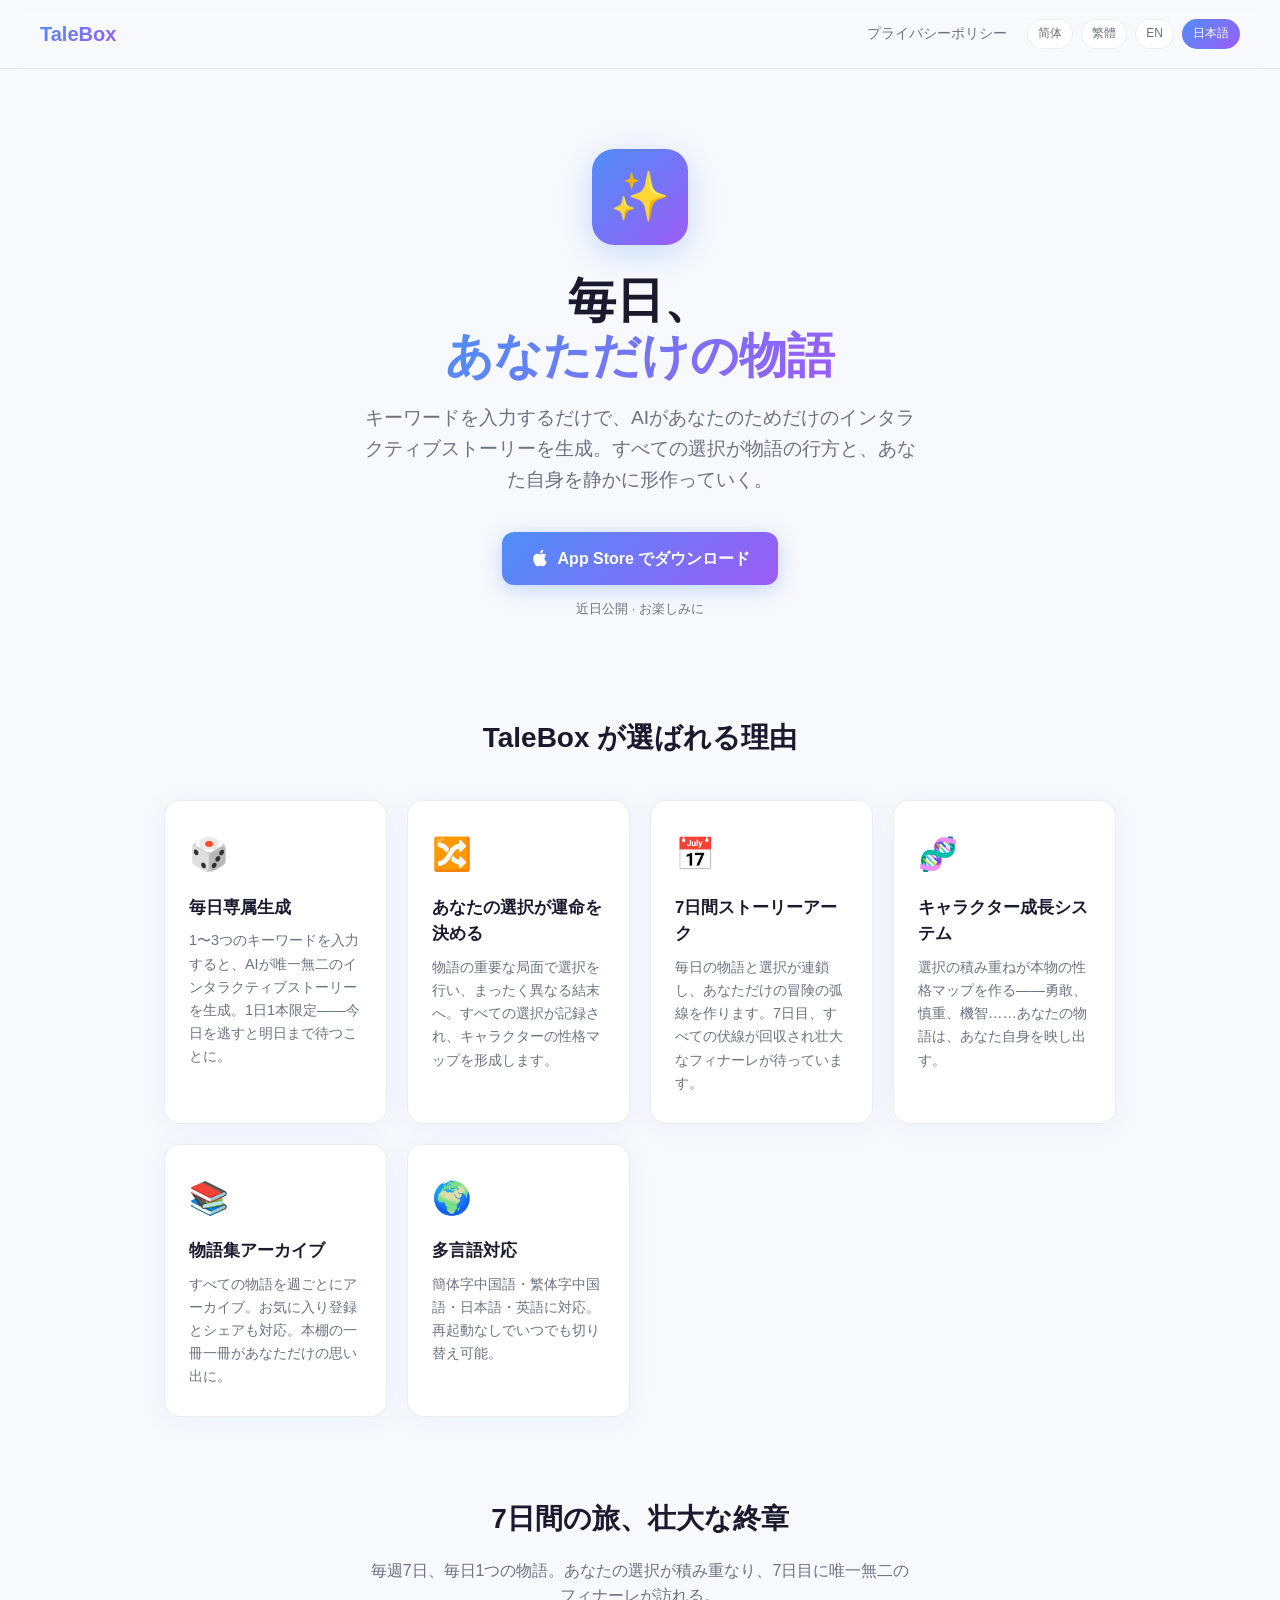
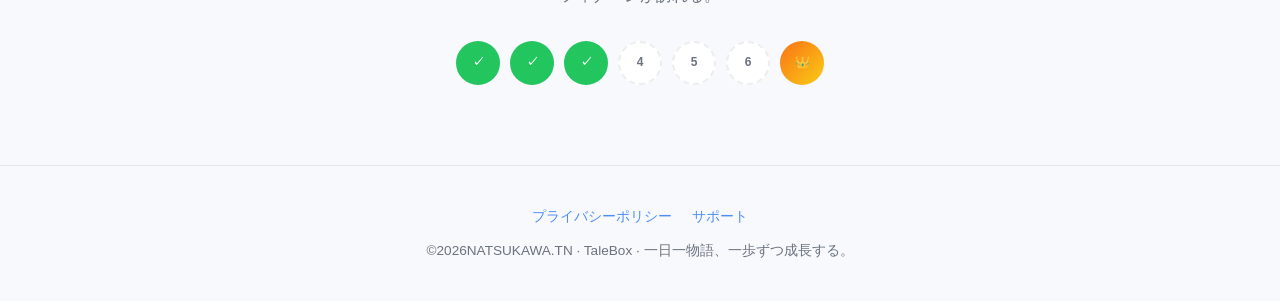
==== ja/index.html @ 2a5c87cb "update" ====
<!DOCTYPE html>
<html lang="ja">
<head>
  <meta charset="UTF-8">
  <meta name="viewport" content="width=device-width, initial-scale=1.0">
  <title>TaleBox — 毎日あなただけの物語</title>
  <meta name="description" content="TaleBox はAIインタラクティブ物語アプリです。キーワードを入力するとAIがあなただけの物語を生成。7日間で壮大な旅が完成します。">
  <link rel="stylesheet" href="../styles.css">
</head>
<body>

<nav>
  <span class="nav-logo gradient-text">TaleBox</span>
  <div style="display:flex;align-items:center;gap:20px;">
    <div class="nav-links">
      <a href="privacy.html">プライバシーポリシー</a>
    </div>
    <div class="lang-switcher">
      <a href="../zh-Hans/">简体</a>
      <a href="../zh-Hant/">繁體</a>
      <a href="../en/">EN</a>
      <a href="../ja/" class="active">日本語</a>
    </div>
  </div>
</nav>

<section class="hero">
  <div class="hero-icon">✨</div>
  <h1>毎日、<br><span class="gradient-text">あなただけの物語</span></h1>
  <p>キーワードを入力するだけで、AIがあなたのためだけのインタラクティブストーリーを生成。すべての選択が物語の行方と、あなた自身を静かに形作っていく。</p>
  <div class="btn-group">
    <a class="btn btn-primary" href="#">
      <svg width="20" height="20" viewBox="0 0 24 24" fill="currentColor"><path d="M18.71 19.5c-.83 1.24-1.71 2.45-3.05 2.47-1.34.03-1.77-.79-3.29-.79-1.53 0-2 .77-3.27.82-1.31.05-2.3-1.32-3.14-2.53C4.25 17 2.94 12.45 4.7 9.39c.87-1.52 2.43-2.48 4.12-2.51 1.28-.02 2.5.87 3.29.87.78 0 2.26-1.07 3.8-.91.65.03 2.47.26 3.64 1.98-.09.06-2.17 1.28-2.15 3.81.03 3.02 2.65 4.03 2.68 4.04-.03.07-.42 1.44-1.38 2.83M13 3.5c.73-.83 1.94-1.46 2.94-1.5.13 1.17-.34 2.35-1.04 3.19-.69.85-1.83 1.51-2.95 1.42-.15-1.15.41-2.35 1.05-3.11z"/></svg>
      App Store でダウンロード
    </a>
  </div>
  <p style="font-size:0.8rem;color:var(--text-secondary);margin-top:14px;">近日公開 · お楽しみに</p>
</section>

<section class="features">
  <h2>TaleBox が選ばれる理由</h2>
  <div class="features-grid">
    <div class="feature-card">
      <div class="feature-icon">🎲</div>
      <h3>毎日専属生成</h3>
      <p>1〜3つのキーワードを入力すると、AIが唯一無二のインタラクティブストーリーを生成。1日1本限定——今日を逃すと明日まで待つことに。</p>
    </div>
    <div class="feature-card">
      <div class="feature-icon">🔀</div>
      <h3>あなたの選択が運命を決める</h3>
      <p>物語の重要な局面で選択を行い、まったく異なる結末へ。すべての選択が記録され、キャラクターの性格マップを形成します。</p>
    </div>
    <div class="feature-card">
      <div class="feature-icon">📅</div>
      <h3>7日間ストーリーアーク</h3>
      <p>毎日の物語と選択が連鎖し、あなただけの冒険の弧線を作ります。7日目、すべての伏線が回収され壮大なフィナーレが待っています。</p>
    </div>
    <div class="feature-card">
      <div class="feature-icon">🧬</div>
      <h3>キャラクター成長システム</h3>
      <p>選択の積み重ねが本物の性格マップを作る——勇敢、慎重、機智……あなたの物語は、あなた自身を映し出す。</p>
    </div>
    <div class="feature-card">
      <div class="feature-icon">📚</div>
      <h3>物語集アーカイブ</h3>
      <p>すべての物語を週ごとにアーカイブ。お気に入り登録とシェアも対応。本棚の一冊一冊があなただけの思い出に。</p>
    </div>
    <div class="feature-card">
      <div class="feature-icon">🌍</div>
      <h3>多言語対応</h3>
      <p>簡体字中国語・繁体字中国語・日本語・英語に対応。再起動なしでいつでも切り替え可能。</p>
    </div>
  </div>
</section>

<section class="arc-section">
  <h2>7日間の旅、壮大な終章</h2>
  <p>毎週7日、毎日1つの物語。あなたの選択が積み重なり、7日目に唯一無二のフィナーレが訪れる。</p>
  <div class="week-dots">
    <div class="week-dot done">✓</div>
    <div class="week-dot done">✓</div>
    <div class="week-dot done">✓</div>
    <div class="week-dot empty">4</div>
    <div class="week-dot empty">5</div>
    <div class="week-dot empty">6</div>
    <div class="week-dot finale">👑</div>
  </div>
</section>

<footer>
  <div class="footer-links">
    <a href="privacy.html">プライバシーポリシー</a>
    <a href="mailto:natsukawa.tn@gmail.com">サポート</a>
  </div>
  <p>©<script>document.write(new Date().getFullYear())</script>NATSUKAWA.TN · TaleBox · 一日一物語、一歩ずつ成長する。</p>
</footer>

</body>
</html>
---- styles.css ----
:root {
  --accent-start: #4f8ef7;
  --accent-end: #9b5cf6;
  --bg: #f8f9fc;
  --surface: #ffffff;
  --text: #1a1a2e;
  --text-secondary: #6b7280;
  --border: rgba(0,0,0,0.07);
  --radius: 16px;
  --shadow: 0 4px 24px rgba(79,142,247,0.08);
}

@media (prefers-color-scheme: dark) {
  :root {
    --bg: #0f0f1a;
    --surface: #1a1a2e;
    --text: #f0f0ff;
    --text-secondary: #9ca3af;
    --border: rgba(255,255,255,0.08);
  }
}

* { box-sizing: border-box; margin: 0; padding: 0; }

body {
  font-family: -apple-system, BlinkMacSystemFont, "Segoe UI", Roboto, sans-serif;
  background: var(--bg);
  color: var(--text);
  line-height: 1.6;
  -webkit-font-smoothing: antialiased;
}

.gradient-text {
  background: linear-gradient(135deg, var(--accent-start), var(--accent-end));
  -webkit-background-clip: text;
  -webkit-text-fill-color: transparent;
  background-clip: text;
}

/* NAV */
nav {
  display: flex;
  align-items: center;
  justify-content: space-between;
  padding: 18px 40px;
  position: sticky;
  top: 0;
  background: rgba(248,249,252,0.85);
  backdrop-filter: blur(12px);
  -webkit-backdrop-filter: blur(12px);
  border-bottom: 1px solid var(--border);
  z-index: 100;
}
@media (prefers-color-scheme: dark) {
  nav { background: rgba(15,15,26,0.85); }
}
.nav-logo { font-size: 1.25rem; font-weight: 700; }
.nav-links { display: flex; gap: 24px; align-items: center; }
.nav-links a { text-decoration: none; color: var(--text-secondary); font-size: 0.9rem; transition: color .2s; }
.nav-links a:hover { color: var(--text); }
.lang-switcher { display: flex; gap: 8px; }
.lang-switcher a {
  font-size: 0.75rem;
  padding: 4px 10px;
  border-radius: 20px;
  background: var(--surface);
  border: 1px solid var(--border);
  text-decoration: none;
  color: var(--text-secondary);
  transition: all .2s;
}
.lang-switcher a:hover, .lang-switcher a.active {
  background: linear-gradient(135deg, var(--accent-start), var(--accent-end));
  color: white;
  border-color: transparent;
}

/* HERO */
.hero {
  max-width: 800px;
  margin: 0 auto;
  padding: 80px 24px 60px;
  text-align: center;
}
.hero-icon {
  width: 96px; height: 96px;
  border-radius: 22px;
  background: linear-gradient(135deg, var(--accent-start), var(--accent-end));
  display: inline-flex;
  align-items: center;
  justify-content: center;
  font-size: 48px;
  margin-bottom: 28px;
  box-shadow: 0 8px 32px rgba(79,142,247,0.3);
}
.hero h1 { font-size: 3rem; font-weight: 800; line-height: 1.15; margin-bottom: 20px; }
.hero p { font-size: 1.2rem; color: var(--text-secondary); max-width: 560px; margin: 0 auto 36px; }
@media (max-width: 600px) {
  .hero h1 { font-size: 2rem; }
  .hero p { font-size: 1rem; }
}

/* BUTTONS */
.btn-group { display: flex; gap: 12px; justify-content: center; flex-wrap: wrap; }
.btn {
  display: inline-flex;
  align-items: center;
  gap: 8px;
  padding: 14px 28px;
  border-radius: 12px;
  font-size: 1rem;
  font-weight: 600;
  text-decoration: none;
  transition: all .2s;
  cursor: pointer;
  border: none;
}
.btn-primary {
  background: linear-gradient(135deg, var(--accent-start), var(--accent-end));
  color: white;
  box-shadow: 0 4px 20px rgba(79,142,247,0.35);
}
.btn-primary:hover { transform: translateY(-2px); box-shadow: 0 8px 28px rgba(79,142,247,0.45); }
.btn-secondary {
  background: var(--surface);
  color: var(--text);
  border: 1px solid var(--border);
}
.btn-secondary:hover { border-color: var(--accent-start); color: var(--accent-start); }

/* FEATURES */
.features {
  max-width: 1000px;
  margin: 0 auto 80px;
  padding: 0 24px;
}
.features h2 { text-align: center; font-size: 1.75rem; font-weight: 700; margin-bottom: 40px; }
.features-grid {
  display: grid;
  grid-template-columns: repeat(auto-fit, minmax(220px, 1fr));
  gap: 20px;
}
.feature-card {
  background: var(--surface);
  border: 1px solid var(--border);
  border-radius: var(--radius);
  padding: 28px 24px;
  box-shadow: var(--shadow);
}
.feature-icon { font-size: 2rem; margin-bottom: 14px; }
.feature-card h3 { font-size: 1.05rem; font-weight: 700; margin-bottom: 8px; }
.feature-card p { font-size: 0.9rem; color: var(--text-secondary); line-height: 1.6; }

/* WEEKLY ARC preview */
.arc-section {
  max-width: 600px;
  margin: 0 auto 80px;
  padding: 0 24px;
  text-align: center;
}
.arc-section h2 { font-size: 1.75rem; font-weight: 700; margin-bottom: 16px; }
.arc-section p { color: var(--text-secondary); margin-bottom: 32px; }
.week-dots { display: flex; gap: 10px; justify-content: center; align-items: center; flex-wrap: wrap; }
.week-dot {
  width: 44px; height: 44px;
  border-radius: 50%;
  display: flex;
  align-items: center;
  justify-content: center;
  font-size: 0.75rem;
  font-weight: 700;
}
.week-dot.done { background: #22c55e; color: white; }
.week-dot.finale { background: linear-gradient(135deg, #f97316, #facc15); color: white; }
.week-dot.empty { background: var(--surface); border: 2px dashed var(--border); color: var(--text-secondary); }

/* FOOTER */
footer {
  text-align: center;
  padding: 40px 24px;
  border-top: 1px solid var(--border);
  color: var(--text-secondary);
  font-size: 0.85rem;
}
footer a { color: var(--accent-start); text-decoration: none; }
footer a:hover { text-decoration: underline; }
.footer-links { display: flex; gap: 20px; justify-content: center; margin-bottom: 12px; }

/* PRIVACY PAGE */
.prose {
  max-width: 720px;
  margin: 60px auto 80px;
  padding: 0 24px;
}
.prose h1 { font-size: 2rem; font-weight: 800; margin-bottom: 8px; }
.prose .meta { color: var(--text-secondary); font-size: 0.9rem; margin-bottom: 48px; }
.prose h2 { font-size: 1.2rem; font-weight: 700; margin: 36px 0 12px; }
.prose p, .prose li { color: var(--text-secondary); margin-bottom: 12px; font-size: 0.95rem; line-height: 1.75; }
.prose ul { padding-left: 20px; }
.prose a { color: var(--accent-start); text-decoration: none; }
.prose a:hover { text-decoration: underline; }
.prose .highlight {
  background: var(--surface);
  border: 1px solid var(--border);
  border-radius: 12px;
  padding: 20px 24px;
  margin: 24px 0;
  font-size: 0.9rem;
}

@media (max-width: 480px) {
  nav { padding: 14px 20px; }
  .nav-links { gap: 12px; }
  .lang-switcher a { padding: 3px 8px; }
}
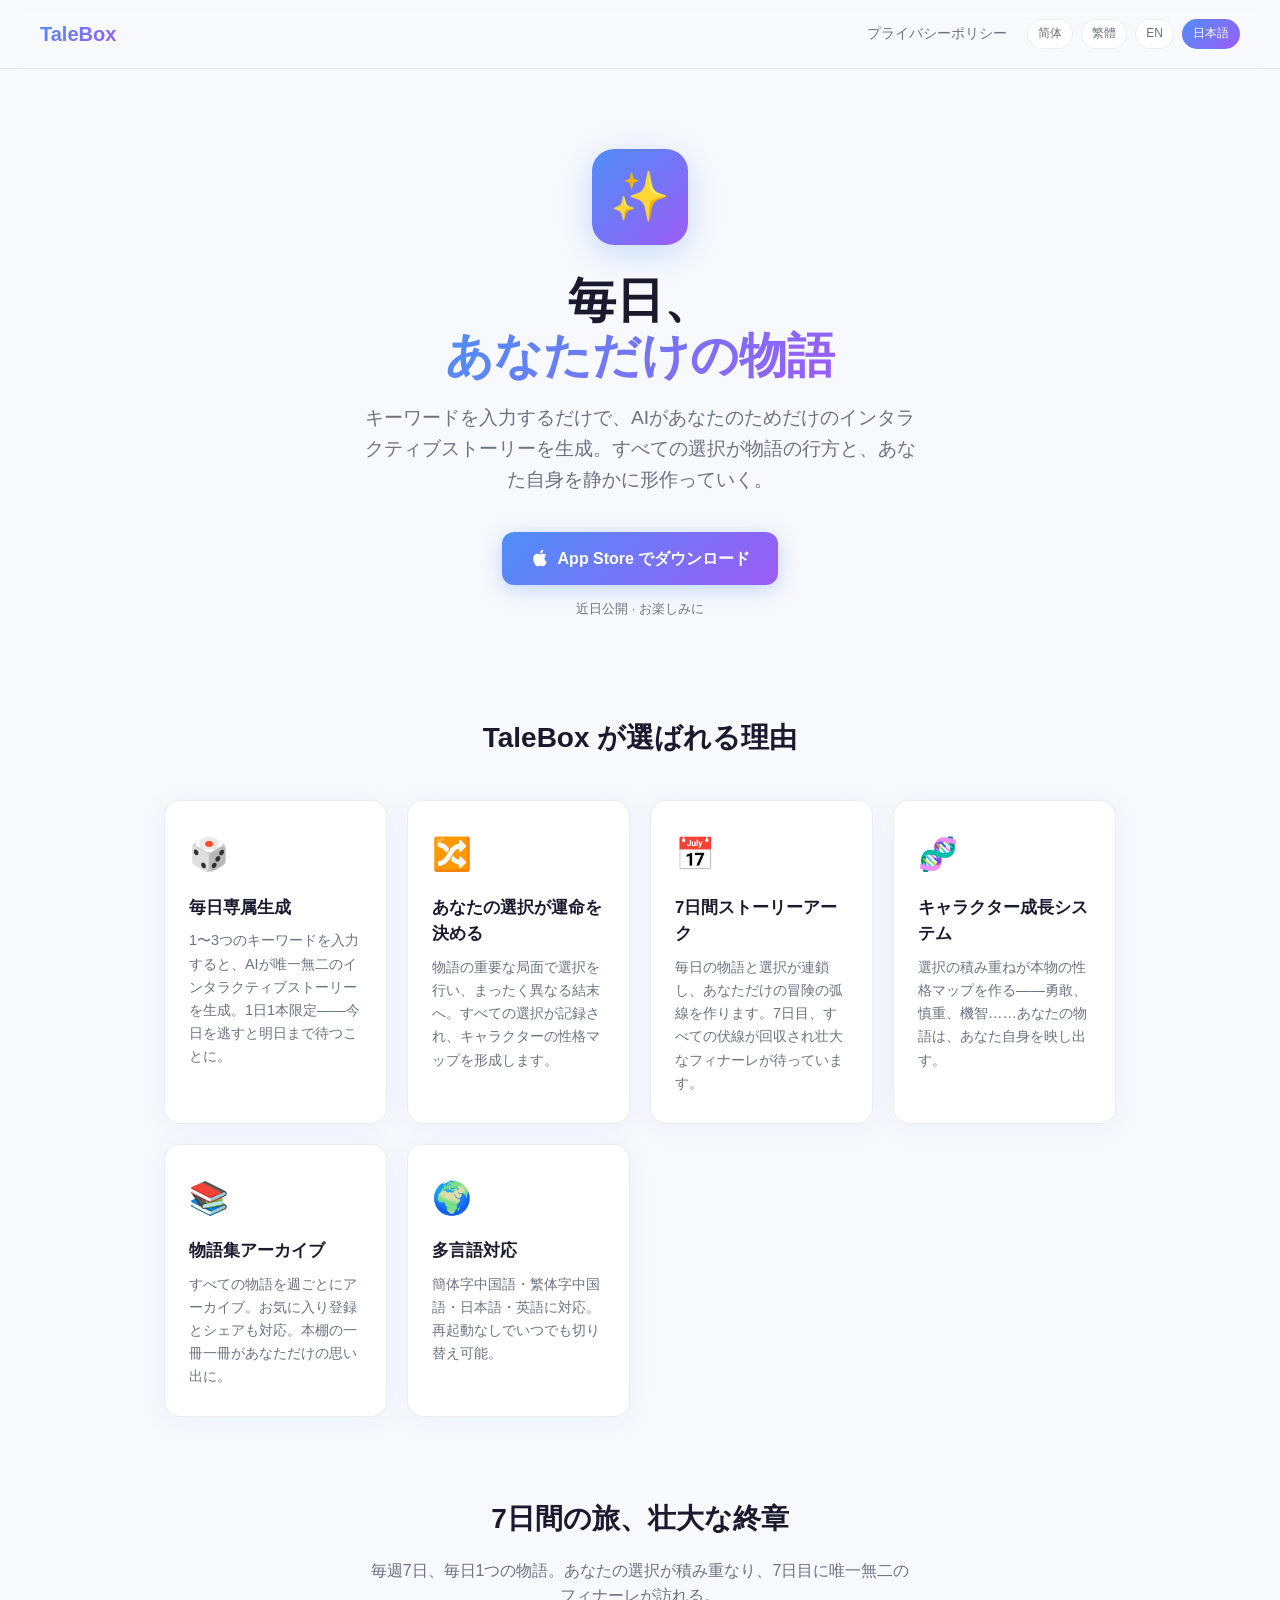
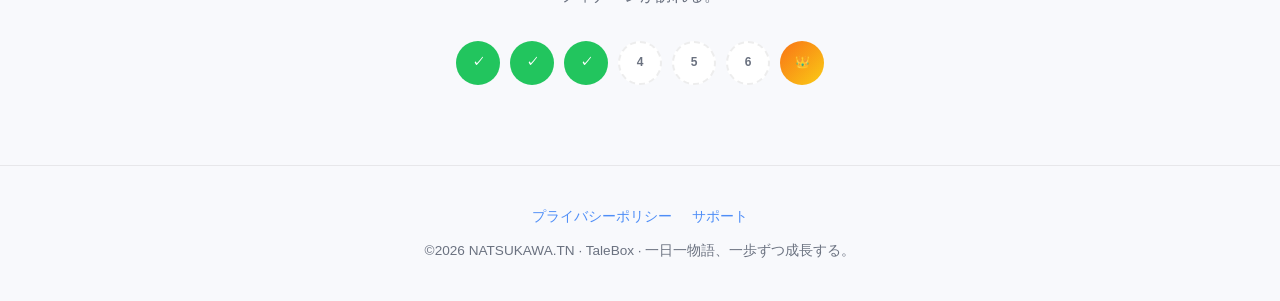
==== commit 2e4de436: "update" ====
--- a/ja/index.html
+++ b/ja/index.html
@@ -92,7 +92,7 @@
     <a href="privacy.html">プライバシーポリシー</a>
     <a href="mailto:natsukawa.tn@gmail.com">サポート</a>
   </div>
-  <p>©<script>document.write(new Date().getFullYear())</script>NATSUKAWA.TN · TaleBox · 一日一物語、一歩ずつ成長する。</p>
+  <p>©<script>document.write(new Date().getFullYear())</script> NATSUKAWA.TN · TaleBox · 一日一物語、一歩ずつ成長する。</p>
 </footer>
 
 </body>
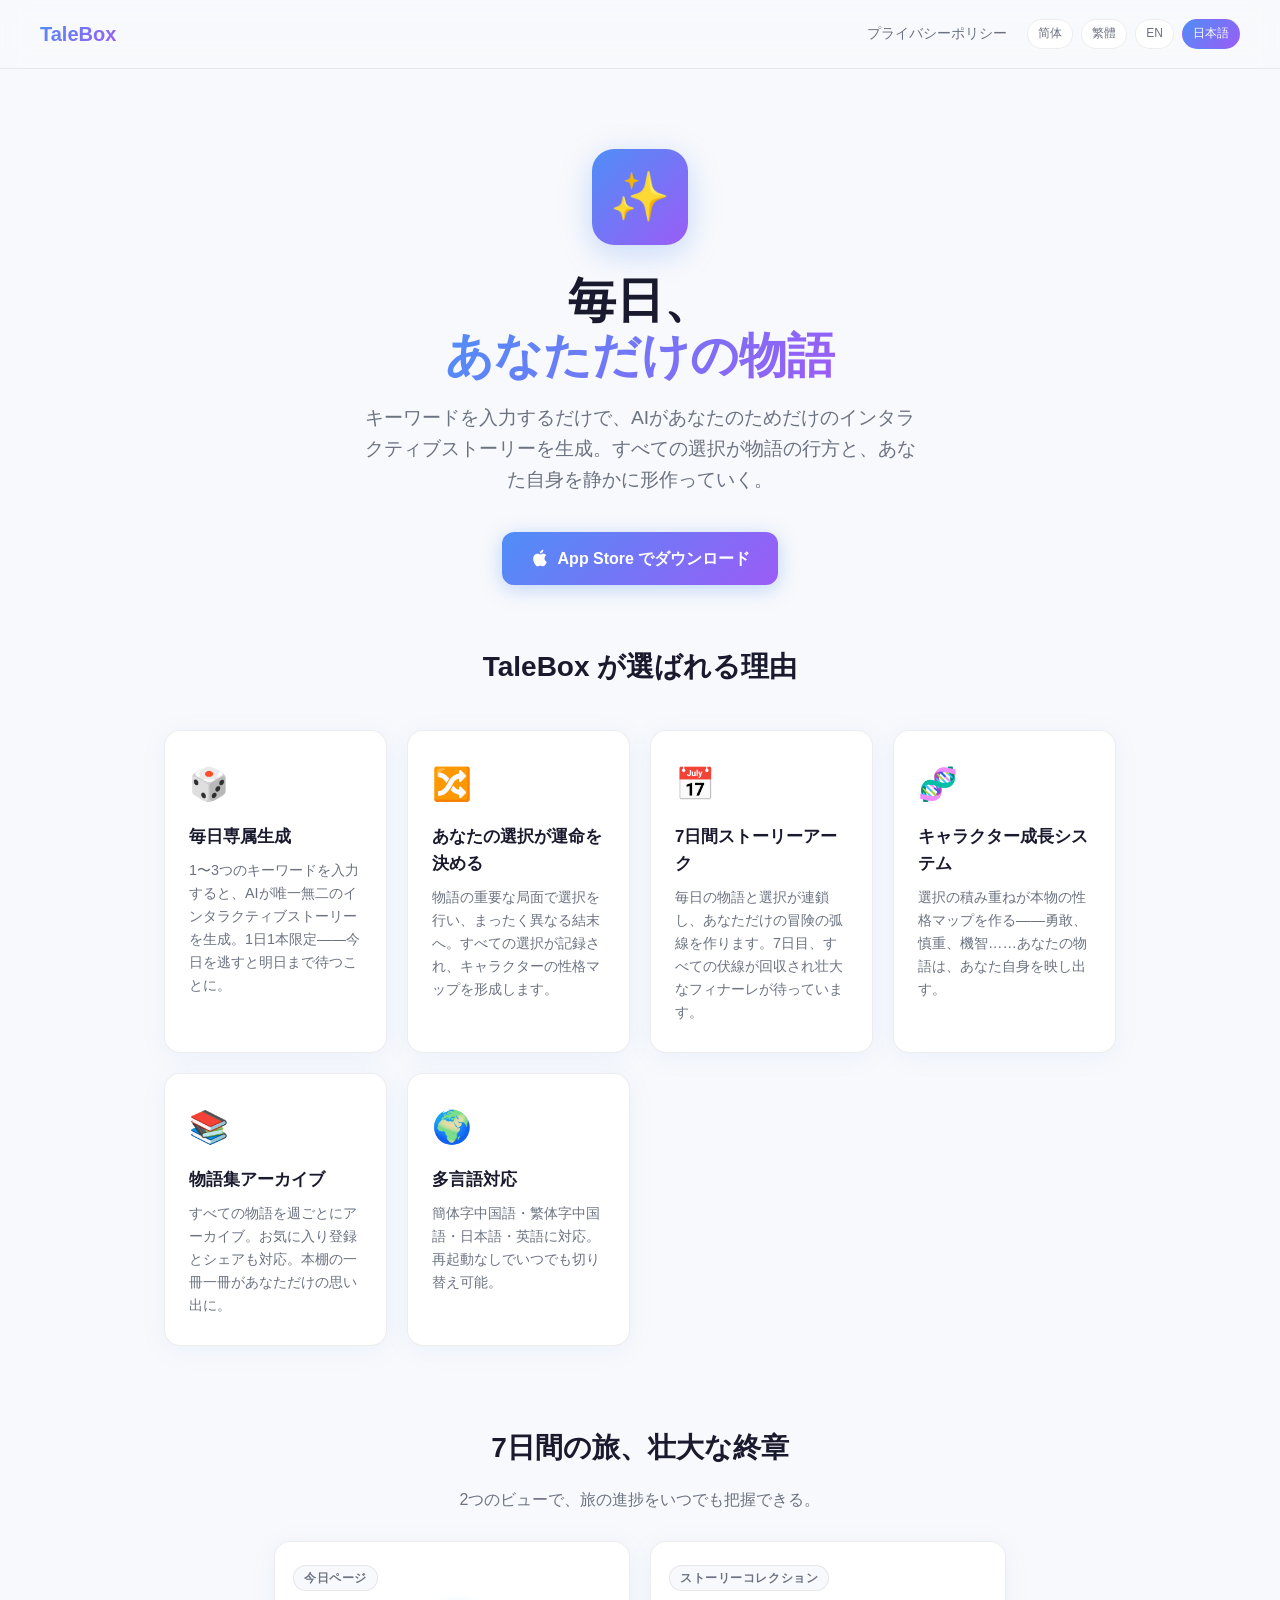
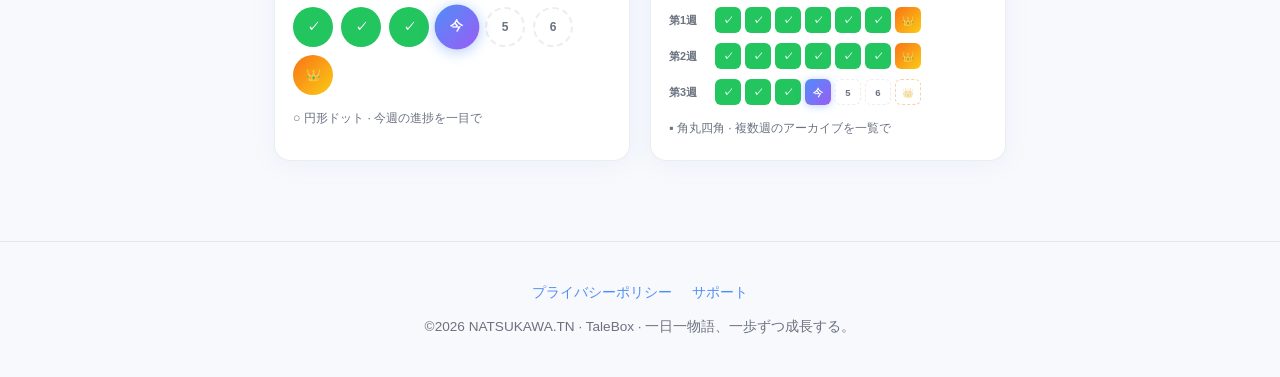
==== commit d259dd78: "feat(landing): 周线对比展示、App Store 链接上线 - 新增今日页面（正圆）vs 故事集（圆角正方形）周线对比卡片 - 四语言版本同步更新 arc-section 布局 - Ap" ====
--- a/ja/index.html
+++ b/ja/index.html
@@ -29,12 +29,11 @@
   <h1>毎日、<br><span class="gradient-text">あなただけの物語</span></h1>
   <p>キーワードを入力するだけで、AIがあなたのためだけのインタラクティブストーリーを生成。すべての選択が物語の行方と、あなた自身を静かに形作っていく。</p>
   <div class="btn-group">
-    <a class="btn btn-primary" href="#">
+    <a class="btn btn-primary" href="https://apps.apple.com/app/id6778636750">
       <svg width="20" height="20" viewBox="0 0 24 24" fill="currentColor"><path d="M18.71 19.5c-.83 1.24-1.71 2.45-3.05 2.47-1.34.03-1.77-.79-3.29-.79-1.53 0-2 .77-3.27.82-1.31.05-2.3-1.32-3.14-2.53C4.25 17 2.94 12.45 4.7 9.39c.87-1.52 2.43-2.48 4.12-2.51 1.28-.02 2.5.87 3.29.87.78 0 2.26-1.07 3.8-.91.65.03 2.47.26 3.64 1.98-.09.06-2.17 1.28-2.15 3.81.03 3.02 2.65 4.03 2.68 4.04-.03.07-.42 1.44-1.38 2.83M13 3.5c.73-.83 1.94-1.46 2.94-1.5.13 1.17-.34 2.35-1.04 3.19-.69.85-1.83 1.51-2.95 1.42-.15-1.15.41-2.35 1.05-3.11z"/></svg>
       App Store でダウンロード
     </a>
   </div>
-  <p style="font-size:0.8rem;color:var(--text-secondary);margin-top:14px;">近日公開 · お楽しみに</p>
 </section>
 
 <section class="features">
@@ -75,15 +74,66 @@
 
 <section class="arc-section">
   <h2>7日間の旅、壮大な終章</h2>
-  <p>毎週7日、毎日1つの物語。あなたの選択が積み重なり、7日目に唯一無二のフィナーレが訪れる。</p>
-  <div class="week-dots">
-    <div class="week-dot done">✓</div>
-    <div class="week-dot done">✓</div>
-    <div class="week-dot done">✓</div>
-    <div class="week-dot empty">4</div>
-    <div class="week-dot empty">5</div>
-    <div class="week-dot empty">6</div>
-    <div class="week-dot finale">👑</div>
+  <p>2つのビューで、旅の進捗をいつでも把握できる。</p>
+  <div class="arc-compare">
+
+    <div class="arc-view">
+      <div class="arc-view-tag">今日ページ</div>
+      <div class="week-dots">
+        <div class="week-dot done">✓</div>
+        <div class="week-dot done">✓</div>
+        <div class="week-dot done">✓</div>
+        <div class="week-dot today">今</div>
+        <div class="week-dot empty">5</div>
+        <div class="week-dot empty">6</div>
+        <div class="week-dot finale">👑</div>
+      </div>
+      <p class="arc-view-desc">○ 円形ドット · 今週の進捗を一目で</p>
+    </div>
+
+    <div class="arc-view">
+      <div class="arc-view-tag">ストーリーコレクション</div>
+      <div class="week-collection">
+        <div class="week-row">
+          <span class="week-row-label">第1週</span>
+          <div class="week-sq-dots">
+            <div class="week-sq done">✓</div>
+            <div class="week-sq done">✓</div>
+            <div class="week-sq done">✓</div>
+            <div class="week-sq done">✓</div>
+            <div class="week-sq done">✓</div>
+            <div class="week-sq done">✓</div>
+            <div class="week-sq finale">👑</div>
+          </div>
+        </div>
+        <div class="week-row">
+          <span class="week-row-label">第2週</span>
+          <div class="week-sq-dots">
+            <div class="week-sq done">✓</div>
+            <div class="week-sq done">✓</div>
+            <div class="week-sq done">✓</div>
+            <div class="week-sq done">✓</div>
+            <div class="week-sq done">✓</div>
+            <div class="week-sq done">✓</div>
+            <div class="week-sq finale">👑</div>
+          </div>
+        </div>
+        <div class="week-row">
+          <span class="week-row-label">第3週</span>
+          <div class="week-sq-dots">
+            <div class="week-sq done">✓</div>
+            <div class="week-sq done">✓</div>
+            <div class="week-sq done">✓</div>
+            <div class="week-sq today">今</div>
+            <div class="week-sq empty">5</div>
+            <div class="week-sq empty">6</div>
+            <div class="week-sq finale-pending">👑</div>
+          </div>
+        </div>
+      </div>
+      <p class="arc-view-desc">▪ 角丸四角 · 複数週のアーカイブを一覧で</p>
+    </div>
+
   </div>
 </section>
 
--- a/styles.css
+++ b/styles.css
@@ -153,26 +153,106 @@
 
 /* WEEKLY ARC preview */
 .arc-section {
-  max-width: 600px;
+  max-width: 780px;
   margin: 0 auto 80px;
   padding: 0 24px;
   text-align: center;
 }
 .arc-section h2 { font-size: 1.75rem; font-weight: 700; margin-bottom: 16px; }
-.arc-section p { color: var(--text-secondary); margin-bottom: 32px; }
-.week-dots { display: flex; gap: 10px; justify-content: center; align-items: center; flex-wrap: wrap; }
+.arc-section > p { color: var(--text-secondary); margin-bottom: 0; }
+
+.arc-compare {
+  display: grid;
+  grid-template-columns: 1fr 1fr;
+  gap: 20px;
+  margin-top: 28px;
+  text-align: left;
+}
+@media (max-width: 620px) {
+  .arc-compare { grid-template-columns: 1fr; }
+}
+.arc-view {
+  background: var(--surface);
+  border: 1px solid var(--border);
+  border-radius: var(--radius);
+  padding: 22px 18px;
+  box-shadow: var(--shadow);
+}
+.arc-view-tag {
+  display: inline-block;
+  font-size: 0.72rem;
+  font-weight: 700;
+  letter-spacing: 0.05em;
+  color: var(--text-secondary);
+  background: var(--bg);
+  border: 1px solid var(--border);
+  border-radius: 20px;
+  padding: 3px 10px;
+  margin-bottom: 16px;
+}
+.arc-view-desc {
+  font-size: 0.78rem;
+  color: var(--text-secondary);
+  margin-top: 14px;
+  line-height: 1.5;
+}
+
+/* Today page — circle dots */
+.week-dots { display: flex; gap: 8px; align-items: center; flex-wrap: wrap; }
 .week-dot {
-  width: 44px; height: 44px;
+  width: 40px; height: 40px;
   border-radius: 50%;
   display: flex;
   align-items: center;
   justify-content: center;
   font-size: 0.75rem;
   font-weight: 700;
+  flex-shrink: 0;
 }
 .week-dot.done { background: #22c55e; color: white; }
+.week-dot.today {
+  background: linear-gradient(135deg, var(--accent-start), var(--accent-end));
+  color: white;
+  box-shadow: 0 2px 12px rgba(79,142,247,0.45);
+  transform: scale(1.12);
+}
 .week-dot.finale { background: linear-gradient(135deg, #f97316, #facc15); color: white; }
 .week-dot.empty { background: var(--surface); border: 2px dashed var(--border); color: var(--text-secondary); }
+
+/* Story collection — rounded square dots */
+.week-collection { display: flex; flex-direction: column; gap: 10px; }
+.week-row { display: flex; align-items: center; gap: 8px; }
+.week-row-label {
+  font-size: 0.68rem;
+  color: var(--text-secondary);
+  width: 38px;
+  flex-shrink: 0;
+  font-weight: 600;
+}
+.week-sq-dots { display: flex; gap: 4px; }
+.week-sq {
+  width: 26px; height: 26px;
+  border-radius: 6px;
+  display: flex;
+  align-items: center;
+  justify-content: center;
+  font-size: 0.6rem;
+  font-weight: 700;
+  flex-shrink: 0;
+}
+.week-sq.done { background: #22c55e; color: white; }
+.week-sq.today {
+  background: linear-gradient(135deg, var(--accent-start), var(--accent-end));
+  color: white;
+  box-shadow: 0 1px 8px rgba(79,142,247,0.4);
+}
+.week-sq.finale { background: linear-gradient(135deg, #f97316, #facc15); color: white; }
+.week-sq.empty { background: var(--surface); border: 1.5px dashed var(--border); color: var(--text-secondary); }
+.week-sq.finale-pending {
+  background: var(--surface);
+  border: 1.5px dashed rgba(249,115,22,0.35);
+  color: rgba(249,115,22,0.4);
+}
 
 /* FOOTER */
 footer {
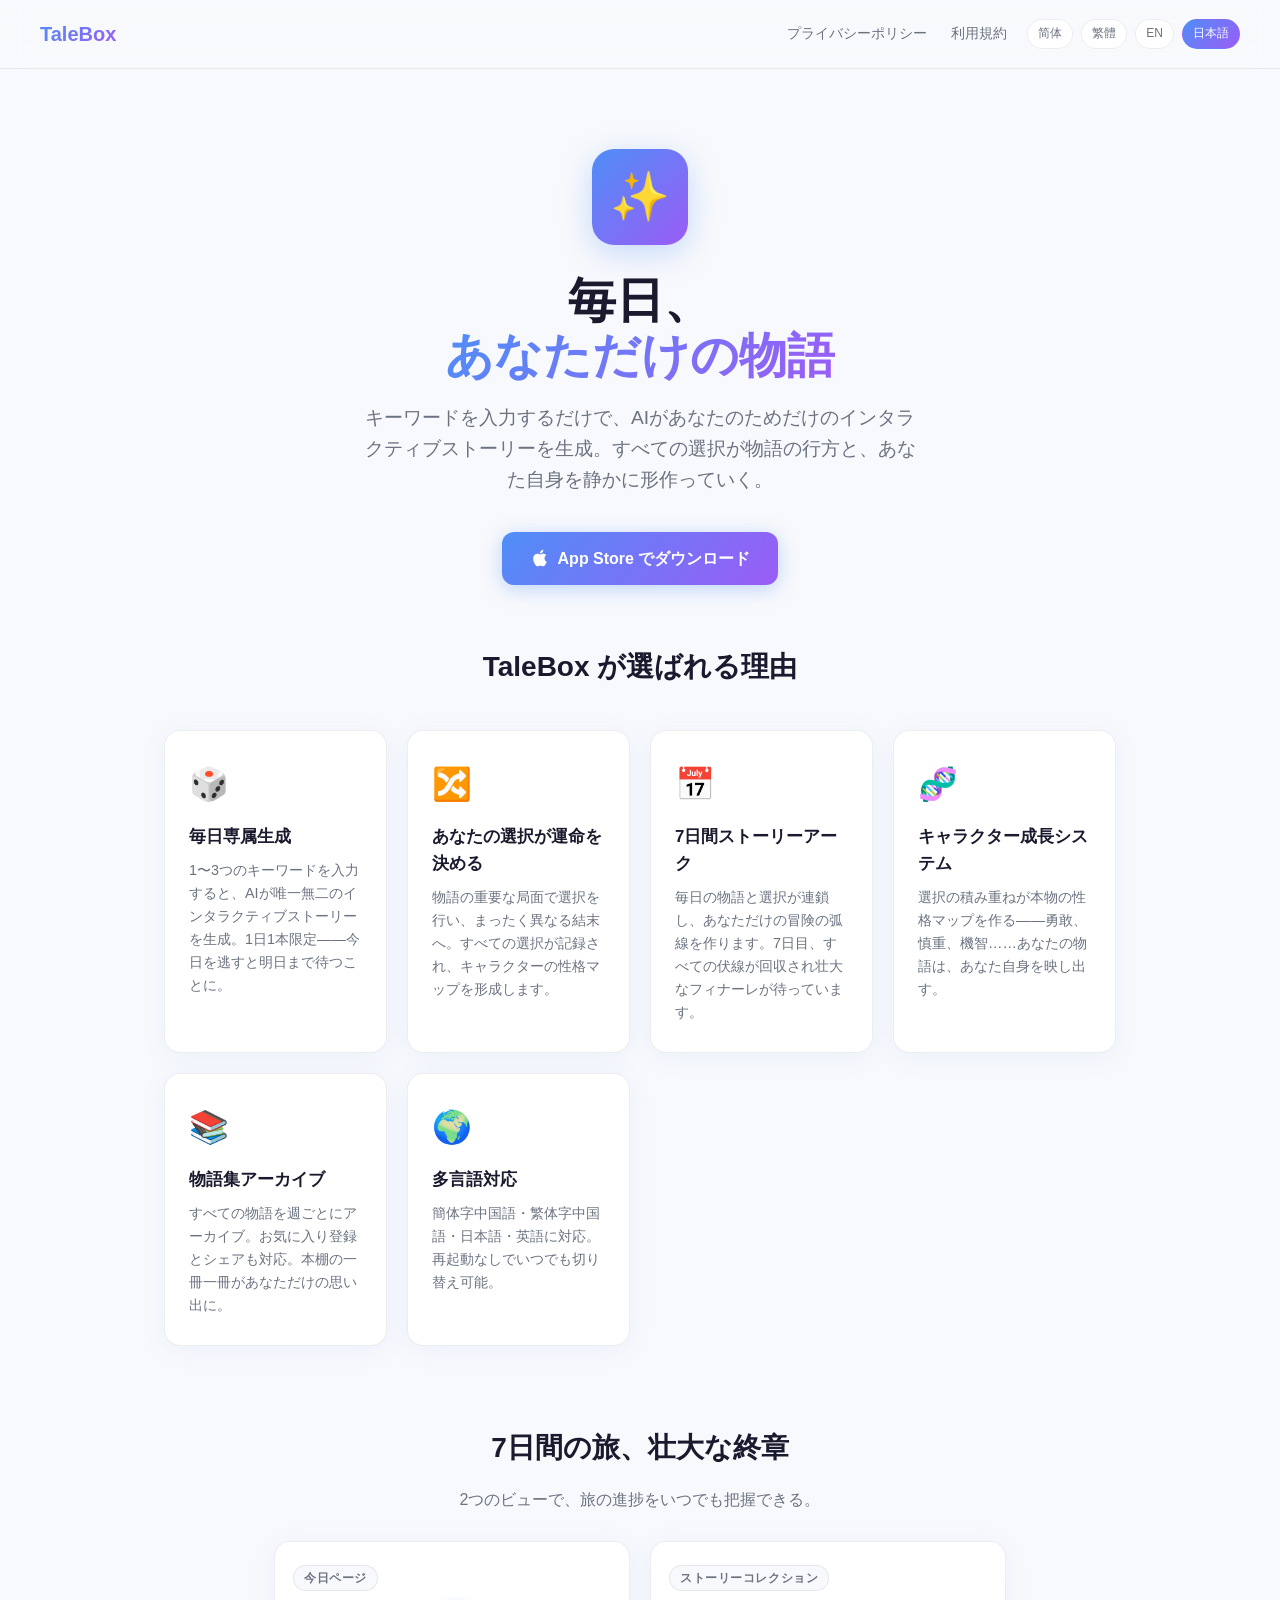
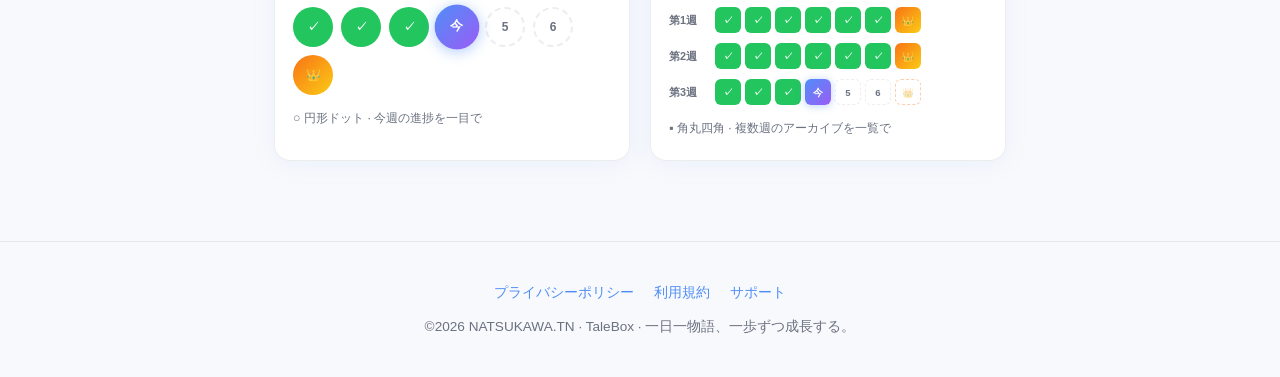
==== commit c5c63b8b: "feat: 主页和隐私政策页面新增服务条款链接 在四语言的 index.html（nav + footer）和 privacy.html（footer） 中统一加入服务条款链接，与隐私政策链接并列展示" ====
--- a/ja/index.html
+++ b/ja/index.html
@@ -14,6 +14,7 @@
   <div style="display:flex;align-items:center;gap:20px;">
     <div class="nav-links">
       <a href="privacy.html">プライバシーポリシー</a>
+      <a href="terms.html">利用規約</a>
     </div>
     <div class="lang-switcher">
       <a href="../zh-Hans/">简体</a>
@@ -140,6 +141,7 @@
 <footer>
   <div class="footer-links">
     <a href="privacy.html">プライバシーポリシー</a>
+      <a href="terms.html">利用規約</a>
     <a href="mailto:natsukawa.tn@gmail.com">サポート</a>
   </div>
   <p>©<script>document.write(new Date().getFullYear())</script> NATSUKAWA.TN · TaleBox · 一日一物語、一歩ずつ成長する。</p>
